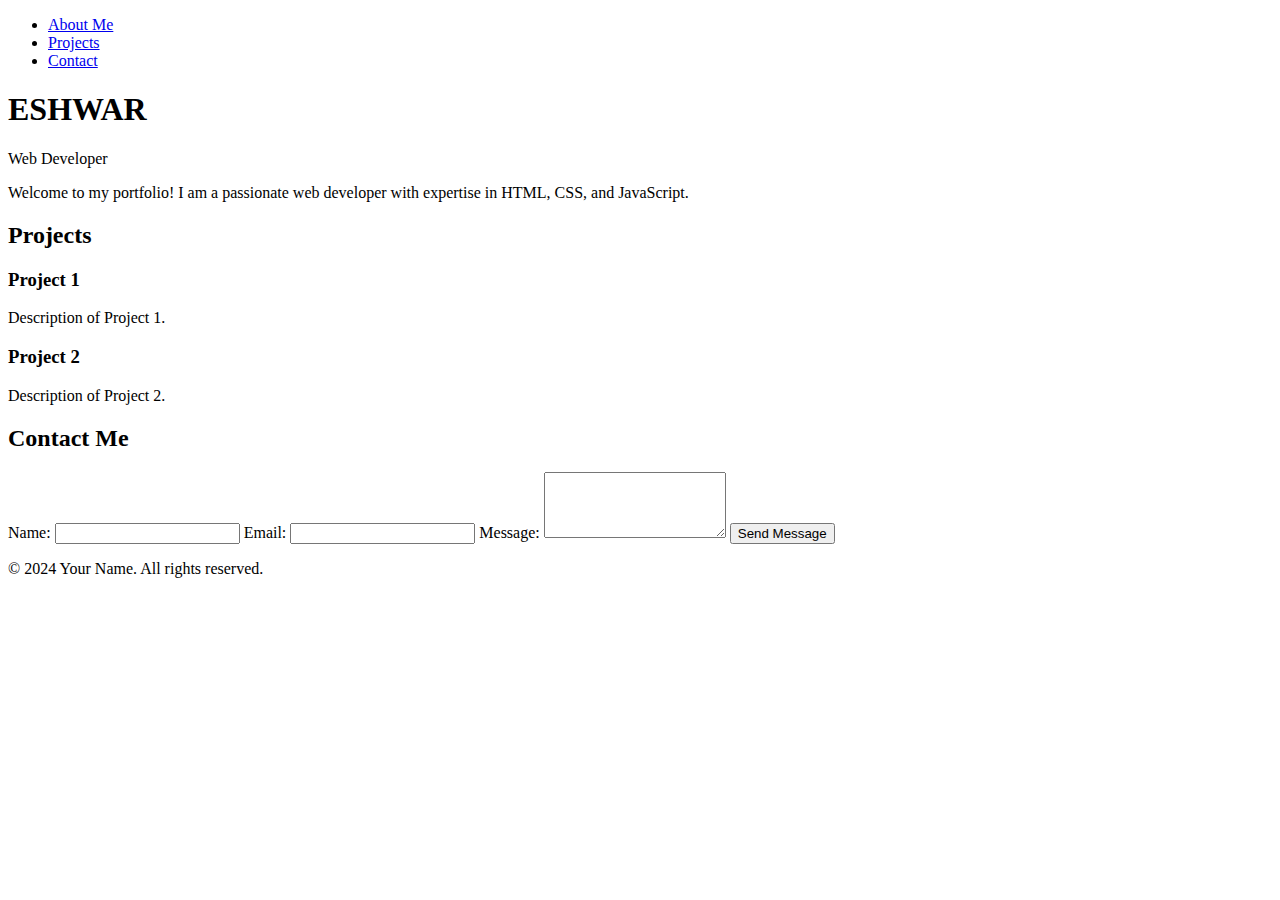
==== index.html @ 4d15537c "Update index.html" ====
<!DOCTYPE html>
<html lang="en">
<head>
    <meta charset="UTF-8">
    <meta name="viewport" content="width=device-width, initial-scale=1.0">
    <link rel="stylesheet" href="styles.css">
    <title>Your Name - Portfolio</title>
</head>
<body>

    <header>
        <nav>
            <ul>
                <li><a href="#about">About Me</a></li>
                <li><a href="#projects">Projects</a></li>
                <li><a href="#contact">Contact</a></li>
            </ul>
        </nav>
    </header>

    <section id="about">
        <h1>ESHWAR</h1>
        <p>Web Developer</p>
        <p>Welcome to my portfolio! I am a passionate web developer with expertise in HTML, CSS, and JavaScript.</p>
    </section>

    <section id="projects">
        <h2>Projects</h2>
        <div class="project">
            <h3>Project 1</h3>
            <p>Description of Project 1.</p>
        </div>
        <div class="project">
            <h3>Project 2</h3>
            <p>Description of Project 2.</p>
        </div>
    </section>

    <section id="contact">
        <h2>Contact Me</h2>
        <form id="contact-form">
            <label for="name">Name:</label>
            <input type="text" id="name" name="name" required>

            <label for="email">Email:</label>
            <input type="email" id="email" name="email" required>

            <label for="message">Message:</label>
            <textarea id="message" name="message" rows="4" required></textarea>

            <button type="submit">Send Message</button>
        </form>
    </section>

    <footer>
        <p>&copy; 2024 Your Name. All rights reserved.</p>
    </footer>

    <script src="script.js"></script>
</body>
</html>
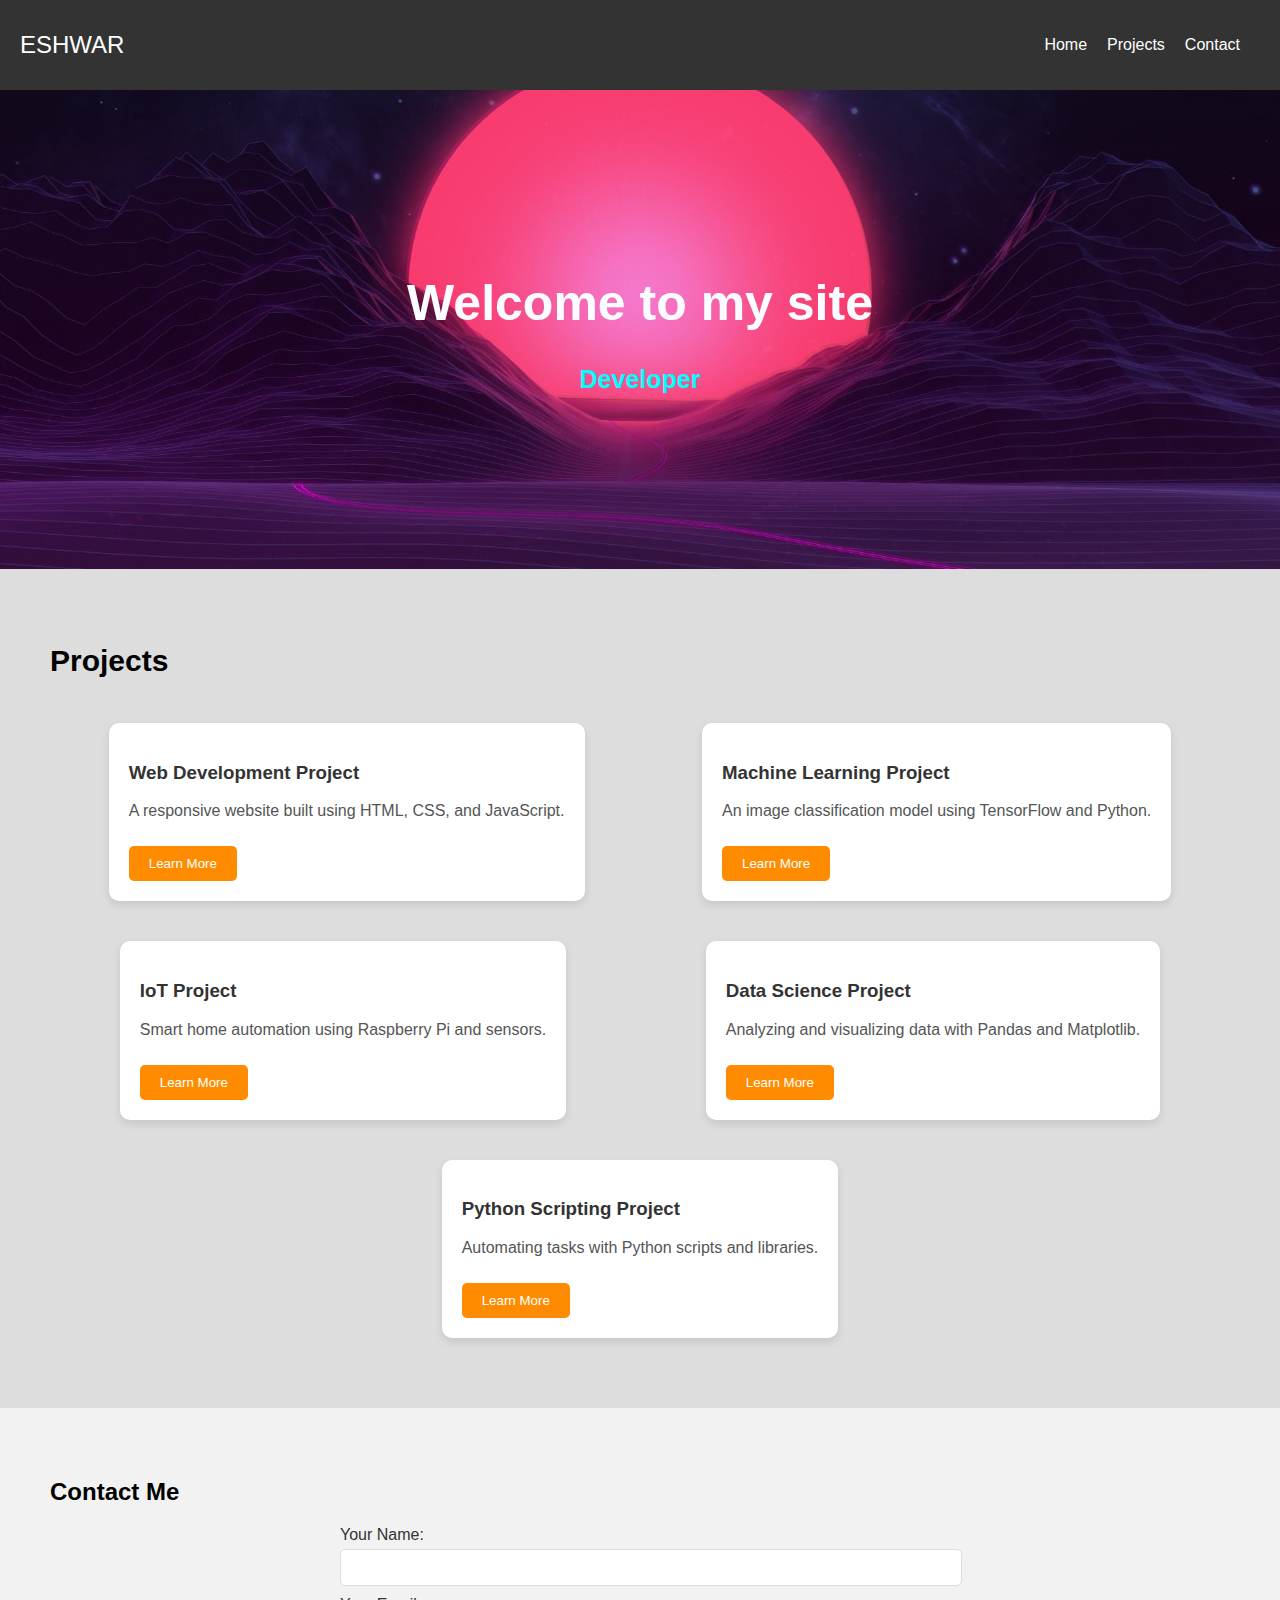
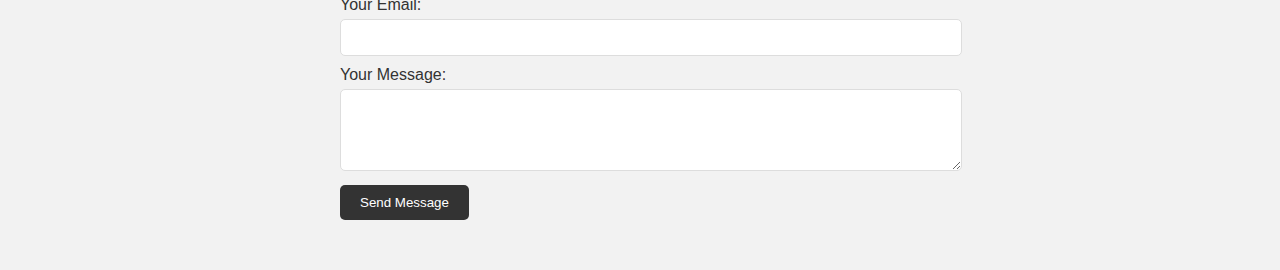
==== commit 0d62a538: "Add files via upload" ====
--- a/index.html
+++ b/index.html
@@ -4,58 +4,79 @@
     <meta charset="UTF-8">
     <meta name="viewport" content="width=device-width, initial-scale=1.0">
     <link rel="stylesheet" href="styles.css">
-    <title>Your Name - Portfolio</title>
+    <title>ESHWAR's Portfolio</title>
 </head>
 <body>
-
     <header>
         <nav>
-            <ul>
-                <li><a href="#about">About Me</a></li>
+            <div class="logo">ESHWAR</div>
+            <ul class="nav-links">
+                <li><a href="#home">Home</a></li>
                 <li><a href="#projects">Projects</a></li>
                 <li><a href="#contact">Contact</a></li>
             </ul>
         </nav>
     </header>
 
-    <section id="about">
-        <h1>ESHWAR</h1>
-        <p>Web Developer</p>
-        <p>Welcome to my portfolio! I am a passionate web developer with expertise in HTML, CSS, and JavaScript.</p>
+    <section id="home" class="home-section">
+        <div class="greeting">
+            <h1>Welcome to my site</h1>
+            <p style="color:aqua;">Developer</p>
+        </div>
     </section>
-
-    <section id="projects">
-        <h2>Projects</h2>
-        <div class="project">
-            <h3>Project 1</h3>
-            <p>Description of Project 1.</p>
-        </div>
-        <div class="project">
-            <h3>Project 2</h3>
-            <p>Description of Project 2.</p>
+    
+    <section id="projects" class="projects-section">
+        <h2 style="font-weight: bolder; font-size: 30px;">Projects</h2>
+        <div class="project-cards">
+            
+            <div class="project-card" id="WebDevelopmentProjects">
+                <h3>Web Development Project</h3>
+                <p>A responsive website built using HTML, CSS, and JavaScript.</p>
+                <button onclick="navigateToProjectPage('web-development')">Learn More</button>
+            </div>
+        
+            <div class="project-card" id="machineLearningProjets">
+                <h3>Machine Learning Project</h3>
+                <p>An image classification model using TensorFlow and Python.</p>
+                <button onclick="navigateToProjectPage('Machine-Learning')">Learn More</button>
+            </div>
+            <div class="project-card" id="IOTProjects">
+                <h3>IoT Project</h3>
+                <p>Smart home automation using Raspberry Pi and sensors.</p>
+                <button onclick="navigateToProjectPage('iot')">Learn More</button>
+            </div>
+            <div class="project-card" id="project4">
+                <h3>Data Science Project</h3>
+                <p>Analyzing and visualizing data with Pandas and Matplotlib.</p>
+                <button onclick="animateProject('project4')">Learn More</button>
+            </div>
+            <div class="project-card" id="project5">
+                <h3>Python Scripting Project</h3>
+                <p>Automating tasks with Python scripts and libraries.</p>
+                <button onclick="animateProject('project5')">Learn More</button>
+            </div>
         </div>
     </section>
 
-    <section id="contact">
+    <section id="contact" class="contact-section">
         <h2>Contact Me</h2>
-        <form id="contact-form">
-            <label for="name">Name:</label>
-            <input type="text" id="name" name="name" required>
+        <div class="contact-form">
+            <form action="#">
+                <label for="name">Your Name:</label>
+                <input type="text" id="name" name="name" required>
 
-            <label for="email">Email:</label>
-            <input type="email" id="email" name="email" required>
+                <label for="email">Your Email:</label>
+                <input type="email" id="email" name="email" required>
 
-            <label for="message">Message:</label>
-            <textarea id="message" name="message" rows="4" required></textarea>
+                <label for="message">Your Message:</label>
+                <textarea id="message" name="message" rows="4" required></textarea>
 
-            <button type="submit">Send Message</button>
-        </form>
+                <button type="submit">Send Message</button>
+            </form>
+        </div>
     </section>
 
-    <footer>
-        <p>&copy; 2024 Your Name. All rights reserved.</p>
-    </footer>
-
-    <script src="script.js"></script>
+    <script src="https://cdnjs.cloudflare.com/ajax/libs/animate.css/4.1.1/animate.min.css"></script>
+    <script src="scripts.js"></script>
 </body>
 </html>
--- a/styles.css
+++ b/styles.css
@@ -0,0 +1,186 @@
+body {
+    font-family: 'Arial', sans-serif;
+    margin: 0;
+    padding: 0;
+    box-sizing: border-box;
+    
+}
+
+header {
+    background-color: #333;
+    color: #fff;
+    padding: 20px;
+}
+
+nav {
+    display: flex;
+    justify-content: space-between;
+    align-items: center;
+}
+
+.logo {
+    font-size: 1.5rem;
+}
+
+.nav-links {
+    list-style: none;
+    display: flex;
+}
+
+.nav-links li {
+    margin-right: 20px;
+}
+
+.nav-links a {
+    text-decoration: none;
+    color: #fff;
+    transition: color 0.3s ease;
+}
+
+.nav-links a:hover {
+    color: #ff8c00;
+}
+
+.home-section {
+    background-image: url('./sun.jpg'); /* Replace with the path to your image */
+    background-size: contain;
+    background-position: justify;
+    background-repeat: no-repeat;
+    background-attachment: scroll;
+    padding: 150px;
+    text-align: center;
+    color: hsl(210, 100%, 99%); /* Set text color to white or a contrasting color */
+}
+
+.greeting {
+    animation: fadeIn 2s ease-in-out;
+    font-weight: bolder;
+    font-size: 25px;
+}
+
+.projects-section {
+    background-color: #ddd;
+    padding: 50px;
+}
+
+.project-cards {
+    display: flex;
+    flex-wrap: wrap;
+    justify-content: space-around;
+}
+
+.project-card {
+    background-color: #fff;
+    padding: 20px;
+    margin: 20px;
+    border-radius: 10px;
+    box-shadow: 0 4px 8px rgba(0, 0, 0, 0.1);
+    transition: transform 0.3s ease, box-shadow 0.3s ease;
+    cursor: pointer;
+    overflow: hidden;
+}
+
+.project-card:hover {
+    transform: translateY(-8px);
+    box-shadow: 0 12px 24px rgba(0, 0, 0, 0.3);
+}
+
+.project-card h3 {
+    color: #333;
+}
+
+.project-card p {
+    color: #555;
+}
+
+.project-card button {
+    background-color: #ff8c00;
+    color: #fff;
+    border: none;
+    padding: 10px 20px;
+    margin-top: 10px;
+    border-radius: 5px;
+    cursor: pointer;
+    transition: background-color 0.3s ease;
+}
+
+.project-card button:hover {
+    background-color: #333;
+}
+
+.contact-section {
+    background-color: #f2f2f2;
+    padding: 50px;
+}
+
+.contact-form form {
+    max-width: 600px;
+    margin: auto;
+}
+
+.contact-form label {
+    display: block;
+    margin-bottom: 5px;
+    color: #333;
+}
+
+.contact-form input,
+.contact-form textarea {
+    width: 100%;
+    padding: 10px;
+    margin-bottom: 10px;
+    border: 1px solid #ddd;
+    border-radius: 5px;
+}
+
+.contact-form button {
+    background-color: #333;
+    color: #fff;
+    border: none;
+    padding: 10px 20px;
+    border-radius: 5px;
+    cursor: pointer;
+    transition: background-color 0.3s ease;
+}
+
+.contact-form button:hover {
+    background-color: #ff8c00;
+}
+
+@keyframes fadeIn {
+    from {
+        opacity: 0;
+    }
+    to {
+        opacity: 1;
+    }
+}
+
+@keyframes cardEntrance {
+    from {
+        opacity: 0;
+        transform: translateY(20px);
+    }
+    to {
+        opacity: 1;
+        transform: translateY(0);
+    }
+}
+
+.project-card.animate {
+    animation: cardEntrance 0.5s ease-out;
+}
+/* Media queries for different screen sizes */
+@media (max-width: 768px) {
+    .home-section {
+        background-size: contain;
+        background-position: top;
+    }
+}
+
+@media (min-width: 769px) {
+    .home-section {
+        background-size: cover;
+        background-position: center;
+    }
+}
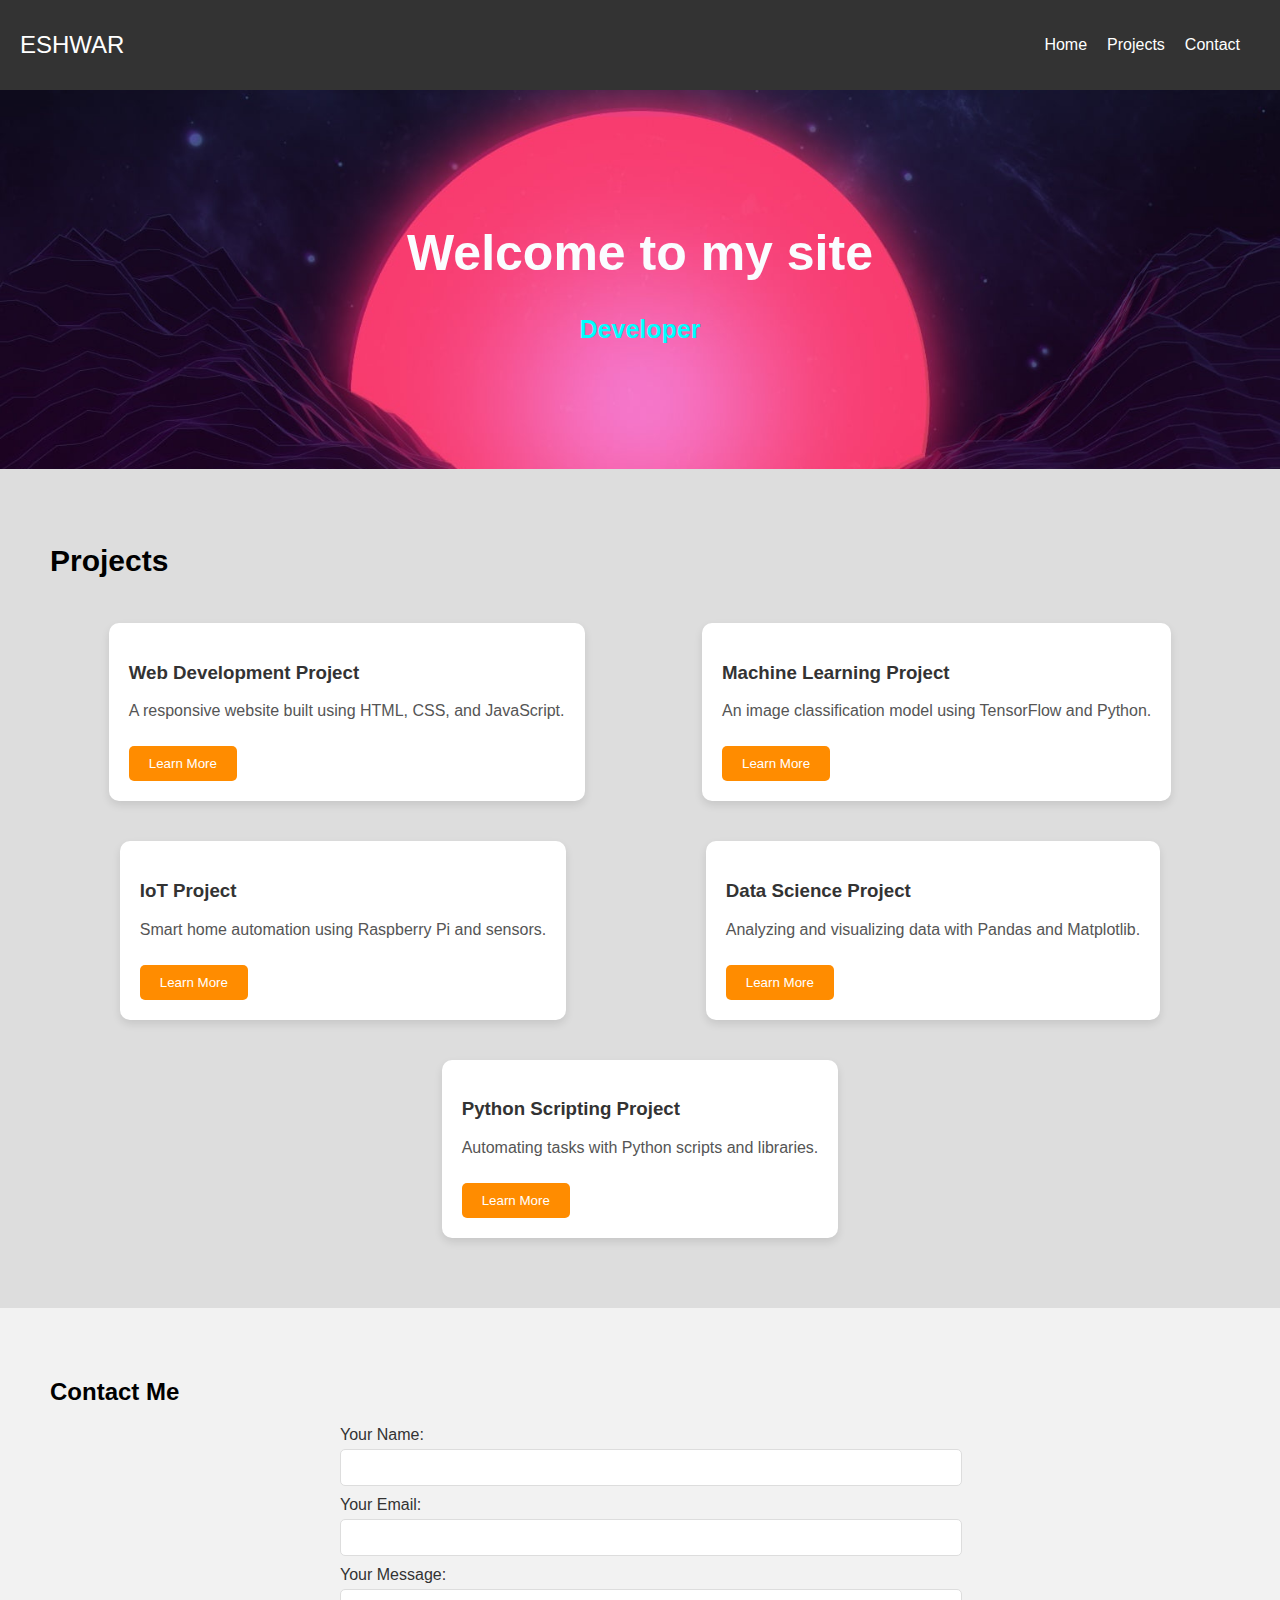
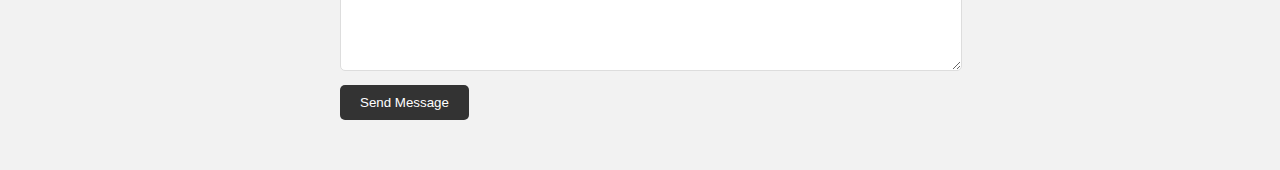
==== commit 71efcfed: "Update index.html" ====
--- a/index.html
+++ b/index.html
@@ -75,8 +75,227 @@
             </form>
         </div>
     </section>
-
+<style>
+    body {
+    font-family: 'Arial', sans-serif;
+    margin: 0;
+    padding: 0;
+    box-sizing: border-box;
+    
+}
+
+header {
+    background-color: #333;
+    color: #fff;
+    padding: 20px;
+}
+
+nav {
+    display: flex;
+    justify-content: space-between;
+    align-items: center;
+}
+
+.logo {
+    font-size: 1.5rem;
+}
+
+.nav-links {
+    list-style: none;
+    display: flex;
+}
+
+.nav-links li {
+    margin-right: 20px;
+}
+
+.nav-links a {
+    text-decoration: none;
+    color: #fff;
+    transition: color 0.3s ease;
+}
+
+.nav-links a:hover {
+    color: #ff8c00;
+}
+
+.home-section {
+    background-image: url('sun.jpg'); /* Replace with the path to your image */
+    background-size: cover;
+    background-position: center;
+    background-repeat: no-repeat;
+    background-attachment: fixed;
+    padding: 100px;
+    text-align: center;
+    color: hsl(210, 100%, 99%); /* Set text color to white or a contrasting color */
+}
+
+.greeting {
+    animation: fadeIn 2s ease-in-out;
+    font-weight: bolder;
+    font-size: 25px;
+}
+
+.projects-section {
+    background-color: #ddd;
+    padding: 50px;
+}
+
+.project-cards {
+    display: flex;
+    flex-wrap: wrap;
+    justify-content: space-around;
+}
+
+.project-card {
+    background-color: #fff;
+    padding: 20px;
+    margin: 20px;
+    border-radius: 10px;
+    box-shadow: 0 4px 8px rgba(0, 0, 0, 0.1);
+    transition: transform 0.3s ease, box-shadow 0.3s ease;
+    cursor: pointer;
+    overflow: hidden;
+}
+
+.project-card:hover {
+    transform: translateY(-8px);
+    box-shadow: 0 12px 24px rgba(0, 0, 0, 0.3);
+}
+
+.project-card h3 {
+    color: #333;
+}
+
+.project-card p {
+    color: #555;
+}
+
+.project-card button {
+    background-color: #ff8c00;
+    color: #fff;
+    border: none;
+    padding: 10px 20px;
+    margin-top: 10px;
+    border-radius: 5px;
+    cursor: pointer;
+    transition: background-color 0.3s ease;
+}
+
+.project-card button:hover {
+    background-color: #333;
+}
+
+.contact-section {
+    background-color: #f2f2f2;
+    padding: 50px;
+}
+
+.contact-form form {
+    max-width: 600px;
+    margin: auto;
+}
+
+.contact-form label {
+    display: block;
+    margin-bottom: 5px;
+    color: #333;
+}
+
+.contact-form input,
+.contact-form textarea {
+    width: 100%;
+    padding: 10px;
+    margin-bottom: 10px;
+    border: 1px solid #ddd;
+    border-radius: 5px;
+}
+
+.contact-form button {
+    background-color: #333;
+    color: #fff;
+    border: none;
+    padding: 10px 20px;
+    border-radius: 5px;
+    cursor: pointer;
+    transition: background-color 0.3s ease;
+}
+
+.contact-form button:hover {
+    background-color: #ff8c00;
+}
+
+@keyframes fadeIn {
+    from {
+        opacity: 0;
+    }
+    to {
+        opacity: 1;
+    }
+}
+
+@keyframes cardEntrance {
+    from {
+        opacity: 0;
+        transform: translateY(20px);
+    }
+    to {
+        opacity: 1;
+        transform: translateY(0);
+    }
+}
+
+.project-card.animate {
+    animation: cardEntrance 0.5s ease-out;
+}
+/* Media queries for different screen sizes */
+@media (max-width: 768px) {
+    .home-section {
+        background-size: contain;
+        background-position: top;
+    }
+}
+
+@media (min-width: 769px) {
+    .home-section {
+        background-size: cover;
+        background-position: center;
+    }
+}
+</style>
     <script src="https://cdnjs.cloudflare.com/ajax/libs/animate.css/4.1.1/animate.min.css"></script>
-    <script src="scripts.js"></script>
+    <script>
+        function navigateToProjectPage(projectId) {
+    // Define the mapping of project IDs to their respective pages
+    const projectPageMapping = {
+        'web-development': 'web-development-projects.html',
+        'Machine-Learning': 'machine-learning-projects.html',
+        'iot': 'iot-projects.html'
+        // Add more mappings for other projects if needed
+    };
+
+    // Get the page URL based on the project ID
+    const projectPageUrl = projectPageMapping[projectId];
+
+    // Check if a valid URL is found
+    if (projectPageUrl) {
+        // Navigate to the project page
+        window.location.href = projectPageUrl;
+    } else {
+        console.error(`No URL found for project ID: ${projectId}`);
+    }
+}
+
+
+// Animation for project cards
+function animateProject(projectId) {
+    const projectCard = document.getElementById(projectId);
+    projectCard.classList.add("animate__animated", "animate__bounce", "animate");
+
+    setTimeout(() => {
+        projectCard.classList.remove("animate__animated", "animate__bounce", "animate");
+    }, 1000);
+}
+    </script>
 </body>
 </html>
